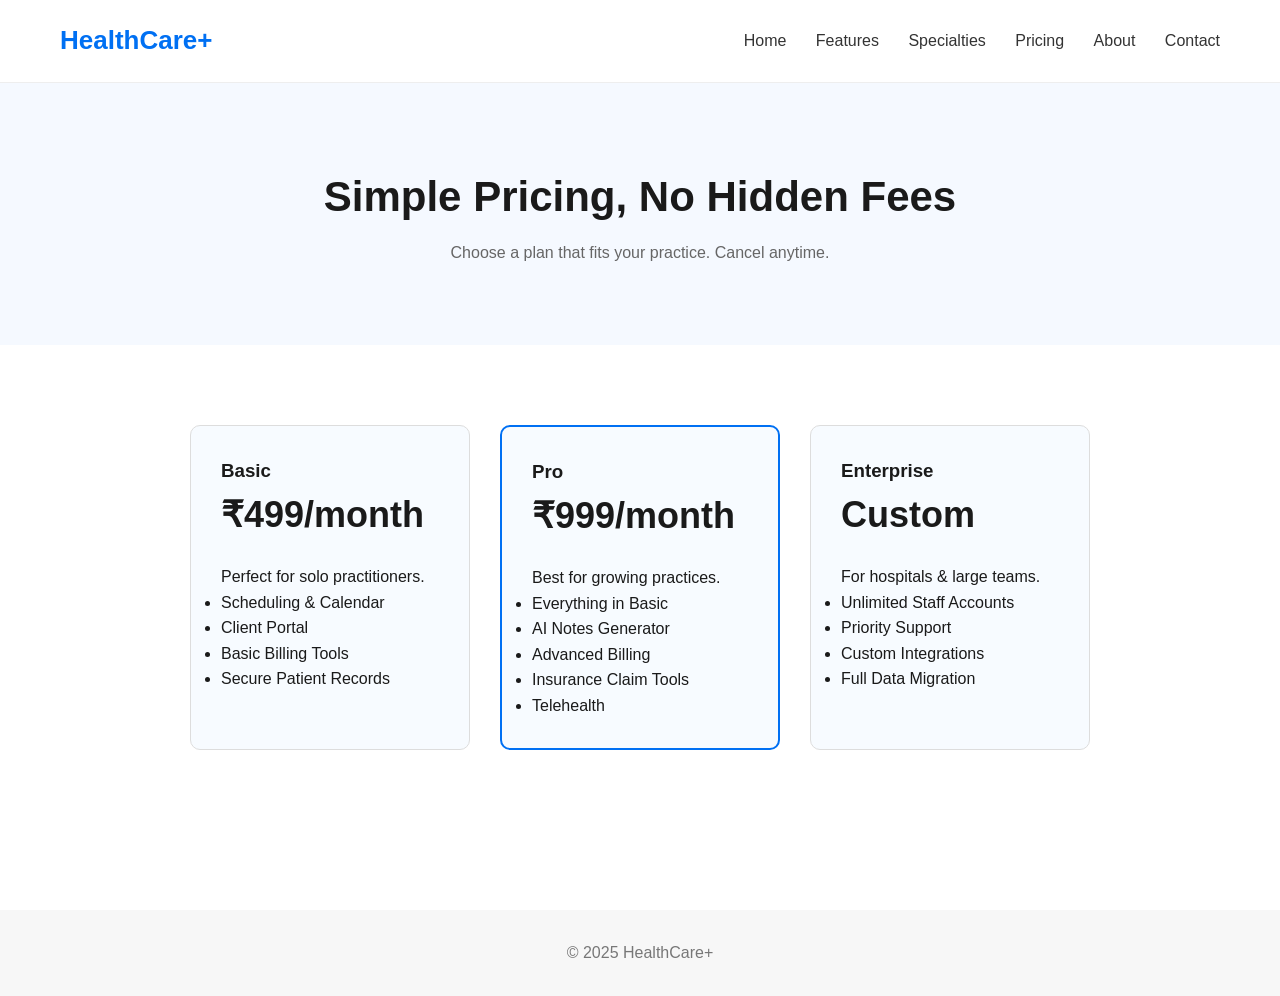
==== docs/pricing.html @ ee7d7441 "folder name changed" ====
<!DOCTYPE html>
<html lang="en">
<head>
  <meta charset="UTF-8">
  <title>Pricing | OpeanCare+</title>
  <link rel="stylesheet" href="css/style.css">
</head>

<body>

<header>
  <div class="logo">HealthCare+</div>
  <nav>
    <a href="index.html">Home</a>
    <a href="features.html">Features</a>
    <a href="specialties.html">Specialties</a>
    <a href="pricing.html">Pricing</a>
    <a href="about.html">About</a>
    <a href="contact.html">Contact</a>
  </nav>
</header>

<section class="page-hero">
  <h1>Simple Pricing, No Hidden Fees</h1>
  <p>Choose a plan that fits your practice. Cancel anytime.</p>
</section>

<section class="pricing-page-section">

  <div class="pricing-page-grid">

    <div class="price-card big">
      <h3>Basic</h3>
      <h2>₹499/month</h2>
      <p>Perfect for solo practitioners.</p>
      <ul>
        <li>Scheduling & Calendar</li>
        <li>Client Portal</li>
        <li>Basic Billing Tools</li>
        <li>Secure Patient Records</li>
      </ul>
    </div>

    <div class="price-card big highlighted">
      <h3>Pro</h3>
      <h2>₹999/month</h2>
      <p>Best for growing practices.</p>
      <ul>
        <li>Everything in Basic</li>
        <li>AI Notes Generator</li>
        <li>Advanced Billing</li>
        <li>Insurance Claim Tools</li>
        <li>Telehealth</li>
      </ul>
    </div>

    <div class="price-card big">
      <h3>Enterprise</h3>
      <h2>Custom</h2>
      <p>For hospitals & large teams.</p>
      <ul>
        <li>Unlimited Staff Accounts</li>
        <li>Priority Support</li>
        <li>Custom Integrations</li>
        <li>Full Data Migration</li>
      </ul>
    </div>

  </div>

</section>

<footer>
  ©️ 2025 HealthCare+
</footer>

</body>
</html>
---- docs/css/style.css ----
/* ========== GLOBAL STYLES ========== */
* {
  margin: 0;
  padding: 0;
  box-sizing: border-box;
  font-family: "Inter", sans-serif;
}

body {
  background: #ffffff;
  color: #1a1a1a;
  line-height: 1.6;
}

header {
  padding: 20px 60px;
  background: #ffffff;
  display: flex;
  justify-content: space-between;
  align-items: center;
  border-bottom: 1px solid #eee;
  position: sticky;
  top: 0;
  z-index: 10;
}

.logo {
  font-size: 26px;
  font-weight: 700;
  color: #0070f3;
}

nav a {
  margin-left: 25px;
  text-decoration: none;
  color: #333;
  font-size: 16px;
}

nav a:hover {
  color: #0070f3;
}

/* HERO SECTION */
.hero {
  padding: 120px 60px;
  background: #f5faff;
  text-align: left;
}

.hero h1 {
  font-size: 48px;
  font-weight: 700;
  margin-bottom: 20px;
}

.hero p {
  font-size: 20px;
  max-width: 600px;
  margin-bottom: 30px;
}

.btn {
  display: inline-block;
  background: #0070f3;
  padding: 14px 28px;
  color: white;
  border-radius: 6px;
  text-decoration: none;
  font-size: 18px;
}

.btn:hover {
  background: #005bd1;
}

/* SECTION */
section {
  padding: 80px 60px;
}

h2 {
  font-size: 36px;
  margin-bottom: 20px;
}

/* FOOTER */
footer {
  background: #f7f7f7;
  padding: 30px 60px;
  margin-top: 80px;
  text-align: center;
  color: #777;
}
/* ================= STATS ================= */
.stats {
  display: flex;
  justify-content: space-around;
  padding: 60px;
  background: #ffffff;
  text-align: center;
}

.stat-box h3 {
  font-size: 40px;
  color: #0070f3;
}

.stat-box p {
  font-size: 16px;
  color: #555;
}


/* ================= FEATURES GRID ================= */
.features {
  padding: 80px 60px;
  background: #f7fbff;
  text-align: center;
}

.features-grid {
  margin-top: 40px;
  display: grid;
  grid-template-columns: repeat(3, 1fr);
  gap: 30px;
}

.feature-card {
  background: white;
  padding: 30px;
  border-radius: 10px;
  border: 1px solid #e6e6e6;
  text-align: left;
  transition: 0.2s;
}

.feature-card:hover {
  transform: translateY(-5px);
  border-color: #0070f3;
}


/* ================= SPECIALTIES ================= */
.specialties {
  padding: 80px 60px;
}

.specialties-list {
  display: flex;
  flex-wrap: wrap;
  gap: 20px;
}

.specialties-list div {
  background: #f0f7ff;
  padding: 18px 28px;
  border-radius: 6px;
}


/* ================= STEPS ================= */
.steps {
  padding: 80px 60px;
  background: #fff;
}

.steps-grid {
  display: grid;
  grid-template-columns: repeat(4, 1fr);
  gap: 25px;
}

.step-card {
  padding: 30px;
  background: #f8fbff;
  border-radius: 10px;
  border: 1px solid #e9e9e9;
  text-align: center;
}


/* ================= TESTIMONIALS ================= */
.testimonials {
  padding: 80px 60px;
  background: #f7f7f7;
  text-align: center;
}

.testimonial-box {
  margin: 25px auto;
  max-width: 600px;
  padding: 30px;
  background: white;
  border-radius: 10px;
  border: 1px solid #ddd;
}


/* ================= PRICING PREVIEW ================= */
.pricing-preview {
  padding: 80px 60px;
  background: #ffffff;
  text-align: center;
}

.pricing-cards {
  display: flex;
  justify-content: center;
  gap: 30px;
  margin-top: 40px;
}

.price-card {
  padding: 30px;
  background: #f9fbff;
  border-radius: 10px;
  width: 250px;
  border: 1px solid #e6e6e6;
}


/* ================= PARTNER LOGOS ================= */
.partners {
  padding: 80px 60px;
  background: #f7fbff;
}

.logo-row {
  display: flex;
  justify-content: space-around;
  margin-top: 40px;
}

.logo-box {
  background: white;
  padding: 30px 50px;
  border: 1px solid #ddd;
  border-radius: 10px;
}
/* Page Hero */
.page-hero {
  padding: 80px 60px;
  background: #f5f9ff;
  text-align: center;
}

.page-hero h1 {
  font-size: 42px;
  margin-bottom: 10px;
}

.page-hero p {
  max-width: 700px;
  margin: 0 auto;
  color: #666;
}

/* About Page */
.about-section, .about-values, .about-team {
  padding: 70px 60px;
}

.value-grid, .team-grid {
  display: grid;
  grid-template-columns: repeat(3, 1fr);
  gap: 25px;
}

.value-card, .team-card {
  background: #f7fbff;
  padding: 25px;
  border-radius: 10px;
  border: 1px solid #e6e6e6;
}

.team-img {
  width: 100%;
  height: 150px;
  background: #ddd;
  border-radius: 10px;
  margin-bottom: 15px;
}

/* Specialties Page */
.specialties-grid-section {
  padding: 70px 60px;
}

.specialties-grid {
  display: grid;
  grid-template-columns: repeat(5, 1fr);
  gap: 20px;
}

.special-card {
  background: #f0f7ff;
  padding: 20px;
  border-radius: 6px;
  text-align: center;
}

/* Pricing Page */
.pricing-page-section {
  padding: 80px 60px;
}

.pricing-page-grid {
  display: flex;
  gap: 30px;
  justify-content: center;
}

.price-card.big {
  width: 280px;
  background: #f7fbff;
  padding: 30px;
  border-radius: 10px;
  border: 1px solid #ddd;
}

.price-card.big.highlighted {
  border: 2px solid #0070f3;
}

/* Contact Page */
.contact-section {
  padding: 80px 60px;
}

.contact-grid {
  display: flex;
  gap: 40px;
}

.contact-info {
  width: 40%;
}

.contact-form {
  width: 60%;
}

.contact-form form input,
.contact-form form textarea {
  width: 100%;
  margin-bottom: 15px;
  padding: 12px;
  border-radius: 6px;
  border: 1px solid #ccc;
}

.contact-form form button {
  padding: 12px 20px;
  background: #0070f3;
  color: white;
  border: none;
  border-radius: 6px;
}

/* FAQ */
.faq-section {
  padding: 60px;
  background: #f7f7f7;
}

.faq-item {
  padding: 15px;
  background: #fff;
  border: 1px solid #ddd;
  border-radius: 6px;
  margin-bottom: 10px;
}
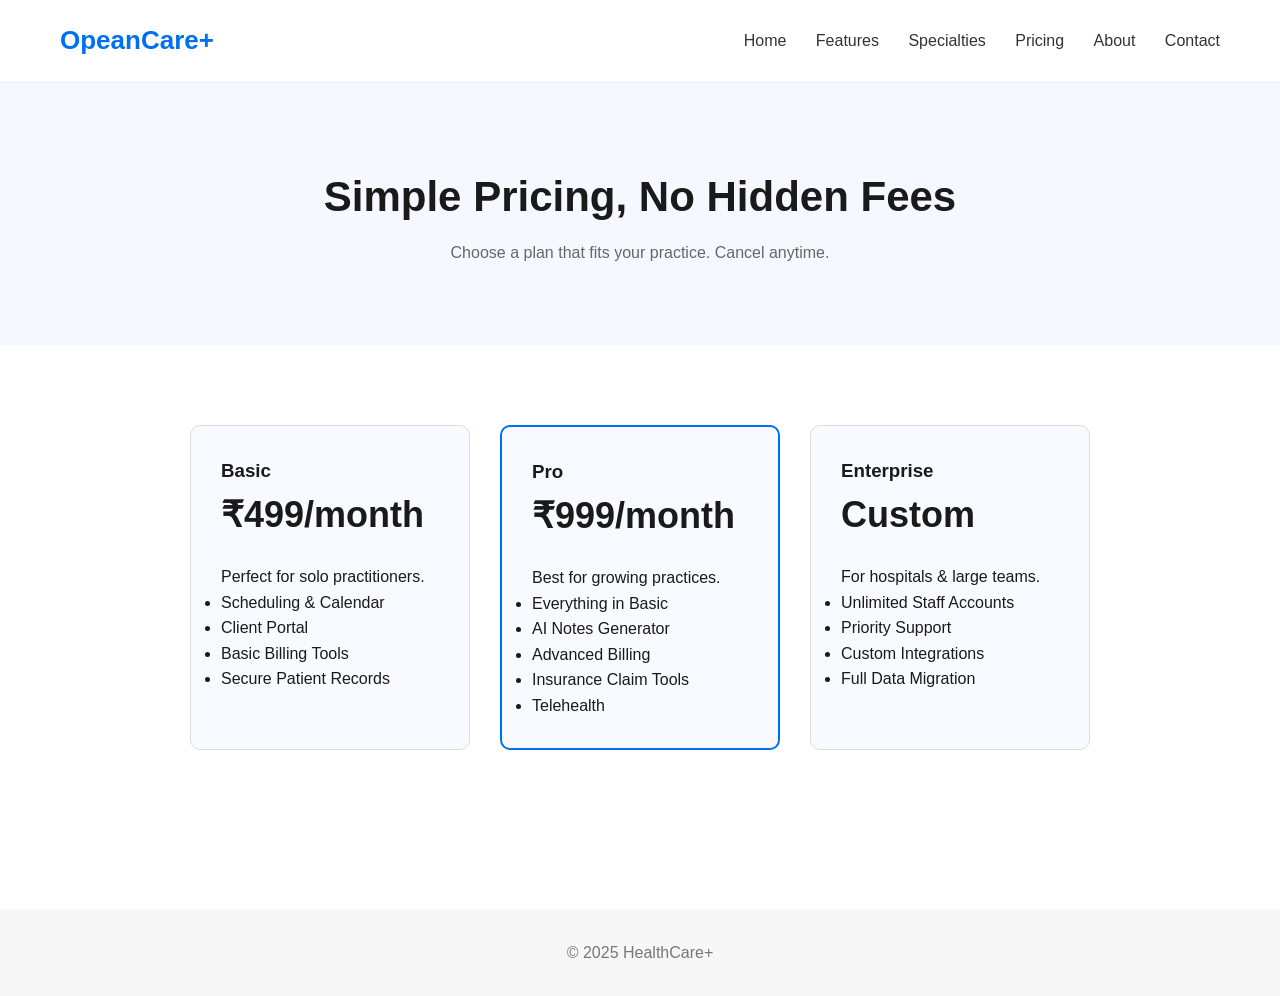
==== commit 062debe5: "Added js" ====
--- a/docs/pricing.html
+++ b/docs/pricing.html
@@ -9,7 +9,7 @@
 <body>
 
 <header>
-  <div class="logo">HealthCare+</div>
+  <div class="logo">OpeanCare+</div>
   <nav>
     <a href="index.html">Home</a>
     <a href="features.html">Features</a>
--- a/docs/css/style.css
+++ b/docs/css/style.css
@@ -141,7 +141,7 @@
 }
 
 
-/* ================= SPECIALTIES ================= */
+
 .specialties {
   padding: 80px 60px;
 }
@@ -370,4 +370,72 @@
   border: 1px solid #ddd;
   border-radius: 6px;
   margin-bottom: 10px;
-}+}
+
+/* ================= DARK MODE ================= */
+
+body.dark {
+  background: #121212;
+  color: #ffffff;
+}
+
+/* Always make text white in dark mode */
+body.dark h1,
+body.dark h2,
+body.dark h3,
+body.dark h4,
+body.dark h5,
+body.dark h6,
+body.dark p,
+body.dark a,
+body.dark span,
+body.dark div,
+body.dark li {
+  color: #ffffff !important;
+}
+
+/* Header + Nav */
+body.dark header {
+  background: #1e1e1e;
+  border-color: #333;
+}
+
+body.dark nav a {
+  color: #ffffff;
+}
+
+/* Hero */
+body.dark .hero {
+  background: #1a1a1a;
+}
+
+/* Feature Cards */
+body.dark .feature-card,
+body.dark .stat-box,
+body.dark .testimonial-box,
+body.dark .price-card,
+body.dark .step-card,
+body.dark .logo-box,
+body.dark .specialties-list div,
+body.dark .value-card,
+body.dark .team-card,
+body.dark .special-card,
+body.dark .faq-item {
+  background: #222;
+  border-color: #333;
+}
+
+/* Buttons */
+body.dark .btn,
+body.dark button {
+  background: #444;
+  color: #ffffff;
+}
+
+/* Footer */
+body.dark footer {
+  background: #1e1e1e;
+  color: #ffffff;
+}
+
+
